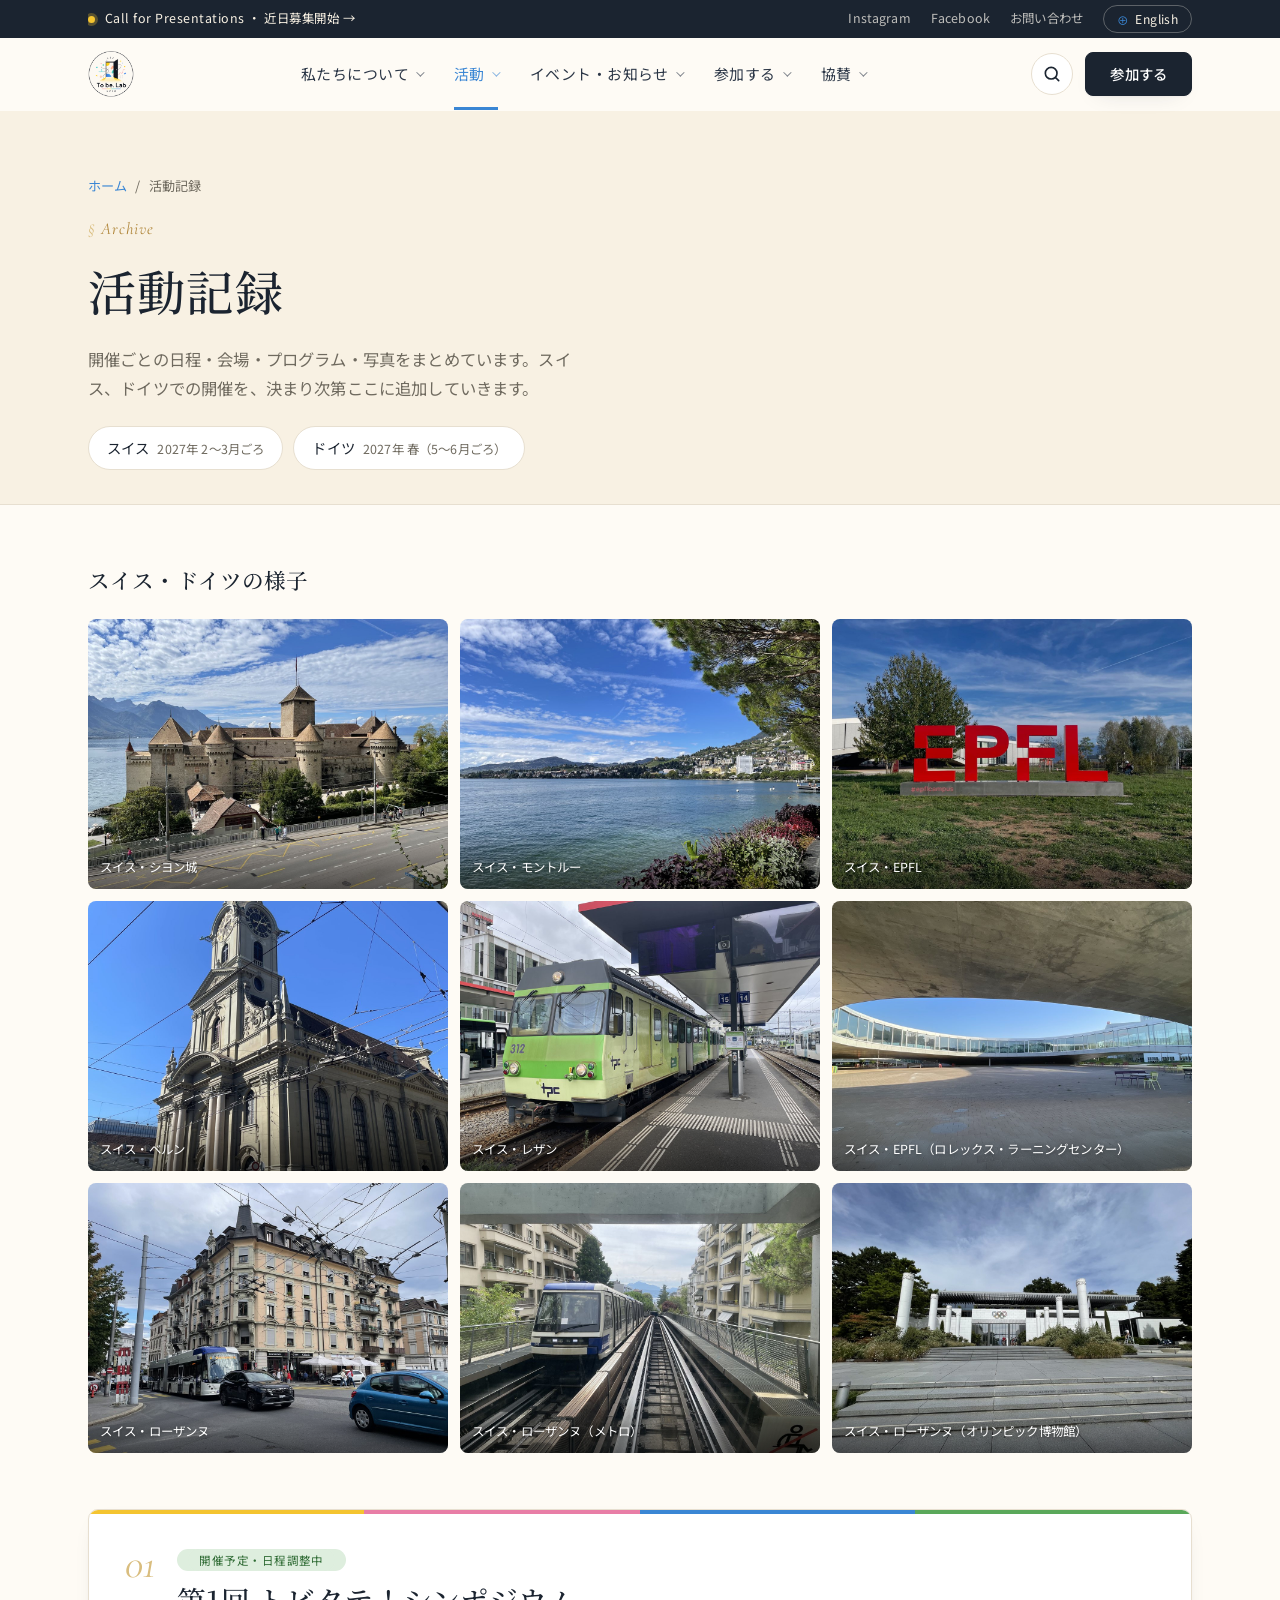
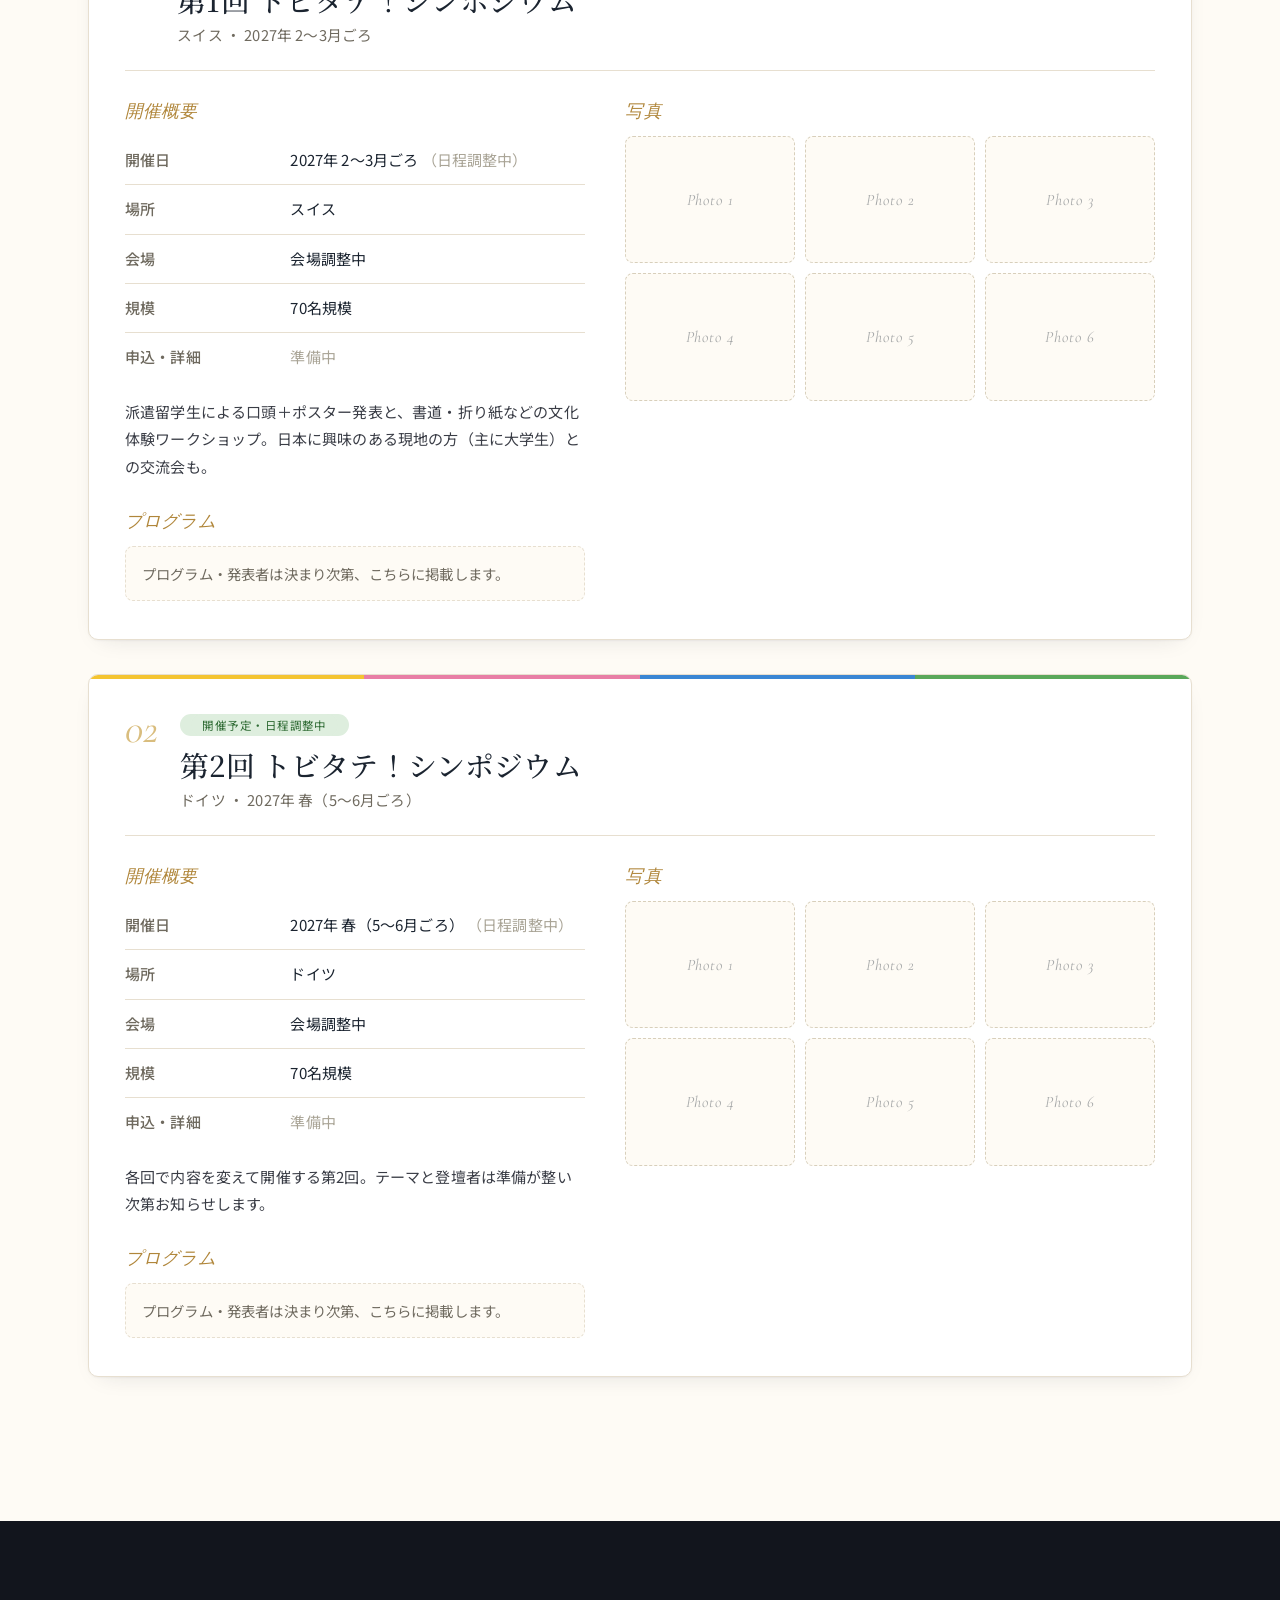
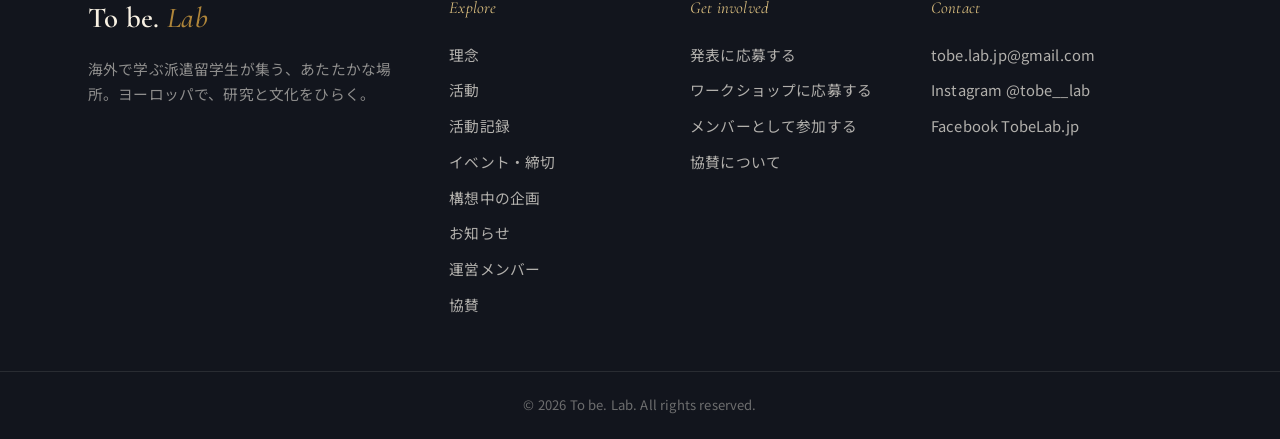
==== activities.html @ f2d1056a "initial" ====
<!DOCTYPE html>
<html lang="ja">
<head>
<meta charset="UTF-8">
<meta name="viewport" content="width=device-width, initial-scale=1.0, viewport-fit=cover">
<title>活動記録 — To be. Lab</title>
<meta name="description" content="To be. Lab の開催ごとの日程・会場・プログラム・写真の記録。">
<link rel="icon" href="assets/images/favicon.ico" sizes="any">
<link rel="icon" type="image/png" sizes="32x32" href="assets/images/favicon-32.png">
<link rel="icon" type="image/png" sizes="16x16" href="assets/images/favicon-16.png">
<link rel="apple-touch-icon" href="assets/images/apple-touch-icon.png">
<link rel="preconnect" href="https://fonts.googleapis.com">
<link rel="preconnect" href="https://fonts.gstatic.com" crossorigin>
<link href="https://fonts.googleapis.com/css2?family=Cormorant+Garamond:ital,wght@0,400;0,500;0,600;1,400&family=Noto+Serif+JP:wght@300;400;500;600&family=Noto+Sans+JP:wght@300;400;500&display=swap" rel="stylesheet">
<link rel="stylesheet" href="styles.css">
<script src="config.js"></script>
</head>
<body data-lang="ja" data-page="activities">
<script src="layout.js" data-part="header"></script>
<main>
<section class="page-head">
  <div class="container">
    <nav class="crumbs" aria-label="breadcrumb"><a href="index.html" data-ja="ホーム" data-en="Home">ホーム</a><span>/</span><span data-ja="活動記録" data-en="Archive">活動記録</span></nav>
    <p class="section-label">Archive</p>
    <h1 class="page-title" data-ja="活動記録" data-en="Activities Archive">活動記録</h1>
    <p class="section-intro" data-ja="開催ごとの日程・会場・プログラム・写真をまとめています。スイス、ドイツでの開催を、決まり次第ここに追加していきます。" data-en="Dates, venues, programs, and photos for each event. Switzerland and Germany will be filled in as plans are confirmed.">開催ごとの日程・会場・プログラム・写真をまとめています。スイス、ドイツでの開催を、決まり次第ここに追加していきます。</p>
    <nav class="archive-nav" id="archiveNav" aria-label="開催地"></nav>
  </div>
</section>
<section class="section archive-section" id="photos">
  <div class="container">
    <h2 class="sub-h" data-ja="スイス・ドイツの様子" data-en="Scenes from Switzerland and Germany">スイス・ドイツの様子</h2>
    <div class="gallery" id="galleryAll"></div>
  </div>
</section>
<section class="section archive-section">
  <div class="container">
    <div id="archive"></div>
  </div>
</section>
</main>
<script src="events.js"></script>
<script src="members.js"></script>
<script src="news.js"></script>
<script src="ideas.js"></script>
<script src="layout.js" data-part="footer"></script>
<script src="site.js"></script>
</body>
</html>
---- styles.css ----
/* ============================================================
   To be. Lab  —  styles
   Palette: ink navy + warm cream + muted brass
   ============================================================ */
:root{
  --ink:#1b2430;
  --ink-soft:#2b3646;
  --cream:#f8f1e3;
  --cream-2:#f1e7d5;
  --paper:#fefbf5;         /* ロゴの背景色に合わせた基調色 */
  --brass:#b0863a;          /* 落ち着いた金（ロゴの黄をテキスト向けに） */
  --brass-soft:#d9bd7e;
  /* コンセプト4色（黄→ピンク→青→緑） */
  --c-yellow:#f4c430;
  --c-pink:#e87ea6;
  --c-blue:#3a86d4;
  --c-green:#5aa85a;
  --c-teal:#34b39a;
  --c-coral:#ef9b8d;
  --line:#e7dfd0;
  --text:#20242e;
  --muted:#6f6a5f;
  --serif-latin:'Cormorant Garamond', serif;
  --serif-jp:'Noto Serif JP', serif;
  /* Clarity: システムフォント優先（Appleデバイスでは SF、他はNotoにフォールバック） */
  --sans-jp:-apple-system, BlinkMacSystemFont, 'SF Pro Text', 'Helvetica Neue', 'Hiragino Sans', 'Hiragino Kaku Gothic ProN', 'Noto Sans JP', sans-serif;
  /* Depth: 連続的で大きめの角丸・柔らかな影 */
  --r-card:10px;
  --r-btn:6px;
  --r-pill:999px;
  --shadow-1:0 1px 2px rgba(27,36,48,.04), 0 8px 24px -14px rgba(27,36,48,.18);
  --shadow-2:0 2px 6px rgba(27,36,48,.06), 0 20px 40px -22px rgba(27,36,48,.28);
  --max:1160px;
}
*,*::before,*::after{-webkit-tap-highlight-color:transparent}
:focus-visible{outline:2px solid var(--c-blue);outline-offset:3px;border-radius:4px}

*{box-sizing:border-box;margin:0;padding:0}
html{scroll-behavior:smooth;-webkit-text-size-adjust:100%;text-size-adjust:100%}
body{
  font-family:var(--sans-jp);
  color:var(--text);
  background:var(--paper);
  line-height:1.75;
  letter-spacing:.01em;
  -webkit-font-smoothing:antialiased;
  -moz-osx-font-smoothing:grayscale;
  text-rendering:optimizeLegibility;
}
a{color:inherit;text-decoration:none}
img{max-width:100%;display:block}

.container{max-width:var(--max);margin:0 auto;padding:0 28px}

/* ---------- Header ---------- */
.site-header{
  position:sticky;top:0;z-index:100;
  background:rgba(254,251,245,.86);
  backdrop-filter:blur(10px);
  border-bottom:1px solid transparent;
  transition:border-color .3s, box-shadow .3s;
}
.site-header.scrolled{border-color:var(--line);box-shadow:0 6px 24px -18px rgba(0,0,0,.4)}
.header-inner{
  max-width:var(--max);margin:0 auto;padding:16px 28px;
  display:flex;align-items:center;justify-content:space-between;gap:20px;
}
.brand{display:flex;align-items:center}
.brand-logo{height:46px;width:auto;display:block}
.brand-wordmark{
  font-family:var(--serif-latin);
  font-size:1.6rem;font-weight:600;letter-spacing:.01em;color:var(--ink);
}
.brand-lab{color:var(--brass);font-style:italic;font-weight:500}
.nav{display:flex;align-items:center;gap:30px}
.nav a{
  font-size:.9rem;color:var(--ink-soft);letter-spacing:.04em;
  position:relative;transition:color .2s;
}
.nav a:not(.nav-cta){padding:4px 0}
.nav a:not(.nav-cta)::after{
  content:"";position:absolute;left:0;bottom:-2px;height:1px;width:0;background:var(--c-blue);transition:width .3s;
}
.nav a:hover{color:var(--c-blue)}
.nav a:not(.nav-cta):hover::after{width:100%}
.nav-cta{
  display:inline-flex;align-items:center;line-height:1;
  border:1px solid var(--ink);border-radius:999px;padding:10px 22px;color:var(--ink);
  transition:background .25s,color .25s,border-color .25s;
}
.nav-cta:hover{background:var(--ink);color:var(--paper);border-color:var(--ink)}
.lang-toggle{
  margin-left:22px;font-family:var(--sans-jp);font-size:.82rem;letter-spacing:.03em;
  color:var(--ink);background:none;border:1px solid var(--line);border-radius:999px;
  padding:7px 16px;cursor:pointer;transition:.22s;white-space:nowrap;
}
.lang-toggle::before{content:"\2295";margin-right:6px;color:var(--c-blue);font-size:.95em;vertical-align:-1px}
.lang-toggle:hover{border-color:var(--c-blue);color:var(--c-blue)}
.nav-toggle{display:none;flex-direction:column;gap:5px;background:none;border:0;cursor:pointer;padding:6px}
.nav-toggle span{width:24px;height:2px;background:var(--ink);transition:.3s}
.nav-toggle.open span:nth-child(1){transform:translateY(7px) rotate(45deg)}
.nav-toggle.open span:nth-child(2){opacity:0}
.nav-toggle.open span:nth-child(3){transform:translateY(-7px) rotate(-45deg)}

/* ---------- Hero ---------- */
.hero{
  position:relative;min-height:92vh;display:flex;align-items:center;
  overflow:hidden;background:var(--cream);
}
.hero-bg{
  position:absolute;inset:0;
  background:
    radial-gradient(38% 44% at 82% 16%, rgba(244,196,48,.22), transparent 62%),
    radial-gradient(34% 42% at 92% 58%, rgba(232,126,166,.18), transparent 62%),
    radial-gradient(40% 46% at 8% 80%, rgba(58,134,212,.15), transparent 62%),
    radial-gradient(30% 36% at 18% 18%, rgba(90,168,90,.13), transparent 62%),
    linear-gradient(180deg,var(--cream),var(--cream-2));
}
.hero-bg::after{
  content:"";position:absolute;inset:0;opacity:.22;
  background-image:linear-gradient(var(--line) 1px,transparent 1px);
  background-size:100% 52px;-webkit-mask:linear-gradient(180deg,transparent,#000 35%,#000 65%,transparent);
          mask:linear-gradient(180deg,transparent,#000 35%,#000 65%,transparent);
}
.hero-inner{position:relative;max-width:var(--max);margin:0 auto;padding:0 28px;width:100%}
.eyelabel{
  font-family:var(--serif-latin);font-style:italic;font-size:1.05rem;
  color:var(--brass);letter-spacing:.08em;margin-bottom:10px;
}
.hero-title{
  font-family:var(--serif-latin);font-weight:600;color:var(--ink);
  font-size:clamp(4.5rem,15vw,11rem);line-height:.92;letter-spacing:-.01em;
  display:inline-flex;align-items:flex-end;
}
.hero-dot{display:none}
.hero-concept{
  font-family:var(--serif-latin);font-style:italic;font-weight:500;
  font-size:clamp(1.15rem,2.8vw,1.7rem);color:var(--ink);line-height:1.55;
  margin:22px 0 6px;max-width:26ch;
}
/* 頭文字 T O B E = To be. */
.acr{font-weight:600;font-style:italic;position:relative;padding:0 .02em}
.acr-y{color:#c8971f}
.acr-p{color:#d6567f}
.acr-b{color:#2f6fbf}
.acr-g{color:#3f8f4f}
.acr::after{content:"";position:absolute;left:0;right:0;bottom:-1px;height:2px;border-radius:2px;background:currentColor;opacity:.35}
.acr-note{
  font-family:var(--serif-latin);font-style:italic;font-size:1rem;color:var(--muted);
  margin:2px 0 0;letter-spacing:.02em;
}
.acr-note strong{color:var(--ink);font-weight:600}
.brandbar{margin-top:26px}
.hero-lead{
  font-family:var(--serif-jp);font-weight:400;
  font-size:clamp(1rem,2.2vw,1.24rem);color:var(--ink-soft);
  margin:16px 0 36px;line-height:2;
}
.hero-actions{display:flex;gap:14px;flex-wrap:wrap}
.scroll-cue{
  position:absolute;bottom:26px;left:50%;transform:translateX(-50%);
  font-family:var(--serif-latin);font-style:italic;font-size:.95rem;color:var(--muted);
  letter-spacing:.1em;
}
.scroll-cue::after{content:"";display:block;width:1px;height:34px;margin:8px auto 0;background:var(--brass);animation:cue 1.8s ease-in-out infinite}
@keyframes cue{0%,100%{transform:scaleY(.4);opacity:.4;transform-origin:top}50%{transform:scaleY(1);opacity:1;transform-origin:top}}

/* ---------- Buttons ---------- */
.btn{
  display:inline-flex;align-items:center;justify-content:center;min-height:48px;
  font-size:.95rem;font-weight:500;letter-spacing:.01em;
  padding:0 30px;border-radius:var(--r-pill);cursor:pointer;
  transition:transform .2s ease, background .2s ease, border-color .2s ease, box-shadow .2s ease;
}
.btn:active{transform:scale(.97)}
.btn-primary{background:var(--ink);color:#fff;border:1px solid var(--ink);box-shadow:var(--shadow-1)}
.btn-primary:hover{background:var(--c-blue);border-color:var(--c-blue)}
.btn-ghost{background:rgba(255,255,255,.5);color:var(--ink);border:1px solid var(--line);backdrop-filter:blur(6px)}
.btn-ghost:hover{border-color:var(--ink);background:rgba(255,255,255,.85)}

/* ---------- Brand bar (ロゴの4色ライン) ---------- */
.brandbar{
  display:flex;height:5px;width:180px;border-radius:999px;overflow:hidden;
}
.brandbar i{flex:1}
.brandbar i:nth-child(1){background:var(--c-yellow)}
.brandbar i:nth-child(2){background:var(--c-pink)}
.brandbar i:nth-child(3){background:var(--c-blue)}
.brandbar i:nth-child(4){background:var(--c-green)}

/* ---------- Sections ---------- */
.section{padding:110px 0}
.section-alt{background:var(--cream)}
.section-label{
  font-family:var(--serif-latin);font-style:italic;color:var(--brass);
  font-size:1.05rem;letter-spacing:.06em;margin-bottom:6px;
}
.section-title{
  font-family:var(--serif-jp);font-weight:500;color:var(--ink);
  font-size:clamp(1.8rem,4vw,2.7rem);letter-spacing:.02em;margin-bottom:14px;
}
.section-title::after{content:"";display:block;width:96px;height:4px;border-radius:999px;margin-top:20px;
  background:linear-gradient(90deg,var(--c-yellow) 0 25%,var(--c-pink) 25% 50%,var(--c-blue) 50% 75%,var(--c-green) 75% 100%)}
.section-intro{color:var(--muted);font-size:1.02rem;margin-bottom:44px;max-width:56ch}
.section-intro.light{color:rgba(246,242,233,.7)}

/* ---------- About ---------- */
.about-grid{display:grid;grid-template-columns:1fr 1.4fr;gap:48px;margin:8px 0 66px}
.lede{font-family:var(--serif-jp);font-size:clamp(1.3rem,3vw,1.9rem);line-height:1.7;color:var(--ink)}
.lede em{font-style:normal;color:var(--c-blue);border-bottom:2px solid var(--c-yellow)}
.lede-en{font-family:var(--serif-latin);font-style:italic;font-size:1.05rem;color:var(--muted);margin-top:14px;line-height:1.5}
.about-body p{margin-bottom:18px;color:#3a3d46}
.values{display:grid;grid-template-columns:repeat(4,1fr);gap:22px;border-top:1px solid var(--line);padding-top:48px}
.value{position:relative;padding:26px 22px 24px;background:#fff;border:1px solid var(--line);border-radius:var(--r-card);box-shadow:var(--shadow-1);transition:transform .3s ease,box-shadow .3s ease}
.value:hover{transform:translateY(-5px);box-shadow:var(--shadow-2)}
.value::before{content:"";position:absolute;top:0;left:22px;right:22px;height:4px;border-radius:0 0 4px 4px;background:var(--vc,var(--c-blue))}
.value:nth-child(1){--vc:var(--c-yellow)}
.value:nth-child(2){--vc:var(--c-pink)}
.value:nth-child(3){--vc:var(--c-blue)}
.value:nth-child(4){--vc:var(--c-green)}
.value-ico{width:46px;height:46px;border-radius:13px;display:grid;place-items:center;font-size:1.3rem;margin-bottom:16px;
  background:color-mix(in srgb,var(--vc) 18%,#fff);color:var(--ink)}
.value-en{font-family:var(--serif-latin);font-style:italic;font-size:1.02rem;color:var(--muted);display:block;margin-bottom:2px}
body[data-lang="en"] .value-en{display:none}
.value h3{font-family:var(--serif-jp);font-weight:500;font-size:1.18rem;color:var(--ink);margin-bottom:8px}
.value p{color:var(--muted);font-size:.92rem;line-height:1.75}

/* ---------- Research ---------- */
.research-grid{display:grid;grid-template-columns:repeat(4,1fr);gap:24px}
.research-card{background:#fff;border:1px solid var(--line);border-radius:var(--r-card);overflow:hidden;
  box-shadow:var(--shadow-1);transition:transform .35s ease, box-shadow .35s ease}
.research-card:hover{transform:translateY(-6px);box-shadow:var(--shadow-2)}
.research-thumb{aspect-ratio:4/3;position:relative;
  background:color-mix(in srgb,var(--c-yellow) 22%,#fff)}
.research-thumb::after{
  content:"";position:absolute;inset:0;
  background:radial-gradient(120% 90% at 78% 22%,color-mix(in srgb,var(--c-yellow) 26%,#fff),transparent 60%);
}
.research-thumb[style*="--i:2"]{background:color-mix(in srgb,var(--c-pink) 20%,#fff)}
.research-thumb[style*="--i:2"]::after{background:radial-gradient(120% 90% at 78% 22%,color-mix(in srgb,var(--c-pink) 26%,#fff),transparent 60%)}
.research-thumb[style*="--i:3"]{background:color-mix(in srgb,var(--c-blue) 18%,#fff)}
.research-thumb[style*="--i:3"]::after{background:radial-gradient(120% 90% at 78% 22%,color-mix(in srgb,var(--c-blue) 24%,#fff),transparent 60%)}
.research-thumb[style*="--i:4"]{background:color-mix(in srgb,var(--c-green) 20%,#fff)}
.research-thumb[style*="--i:4"]::after{background:radial-gradient(120% 90% at 78% 22%,color-mix(in srgb,var(--c-green) 26%,#fff),transparent 60%)}
.research-meta{display:flex;justify-content:space-between;align-items:center;padding:16px 18px 0}
.tag{font-family:var(--serif-latin);font-style:italic;color:var(--brass);font-size:.95rem}
.date{font-size:.78rem;color:var(--muted);letter-spacing:.03em}
.research-card h3{font-family:var(--serif-jp);font-weight:500;font-size:1.2rem;color:var(--ink);padding:10px 22px 6px}
.research-card p{font-size:.95rem;color:#3a3d46;padding:0 22px 16px;line-height:1.8}
/* 2枚並びレイアウト（口頭＋ポスター発表／ワークショップ） */
.research-grid-2{grid-template-columns:repeat(2,1fr);gap:26px;max-width:940px}
.research-grid-2 .research-thumb{aspect-ratio:auto;height:110px}
.research-grid-2 .research-meta{padding:18px 22px 0}
.research-eg{list-style:none;display:flex;flex-wrap:wrap;gap:8px;padding:0 22px 22px}
.research-eg li{font-size:.78rem;color:var(--muted);background:var(--cream);border:1px solid var(--line);border-radius:var(--r-pill);padding:5px 13px}
.section-alt .research-eg li{background:var(--paper)}

/* ---------- Members ---------- */
.members-grid{display:grid;grid-template-columns:repeat(4,1fr);gap:30px}
.member-photo{
  aspect-ratio:3/4;border-radius:16px;background:var(--cream-2);
  position:relative;overflow:hidden;border:1px solid var(--line);
  box-shadow:var(--shadow-1);transition:transform .3s ease, box-shadow .3s ease;
}
.member:hover .member-photo{transform:translateY(-4px);box-shadow:var(--shadow-2)}
.member-photo::before{
  content:attr(data-initials);position:absolute;inset:0;display:flex;align-items:center;justify-content:center;
  font-family:var(--serif-latin);font-size:3.4rem;color:var(--brass-soft);
}
.member figcaption{padding-top:16px}
.member-name{font-family:var(--serif-jp);font-weight:500;font-size:1.1rem;color:var(--ink)}
.member-role{font-size:.88rem;color:var(--muted);margin-top:2px}
.members-note{margin-top:34px;font-size:.85rem;color:var(--muted)}
code{background:var(--cream-2);padding:2px 7px;border-radius:4px;font-size:.85em}

/* ---------- Featured event（主催イベント） ---------- */
.feature{
  position:relative;overflow:hidden;background:#fff;border:1px solid var(--line);
  border-radius:22px;box-shadow:var(--shadow-2);padding:40px 42px;margin-bottom:52px;
}
.feature::before{
  content:"";position:absolute;top:0;left:0;right:0;height:5px;
  background:linear-gradient(90deg,var(--c-yellow) 0 25%,var(--c-pink) 25% 50%,var(--c-blue) 50% 75%,var(--c-green) 75% 100%);
}
.feature-eyebrow{
  display:inline-block;font-size:.76rem;letter-spacing:.06em;font-weight:500;
  color:#2f6b34;background:color-mix(in srgb,var(--c-green) 18%,#fff);
  padding:5px 14px;border-radius:var(--r-pill);margin-bottom:16px;
}
.feature-title{font-family:var(--serif-jp);font-weight:600;font-size:clamp(1.5rem,3.4vw,2.1rem);color:var(--ink);line-height:1.4}
.feature-note{font-size:.72em;font-weight:400;color:var(--muted)}
.feature-lead{color:#3a3d46;font-size:1rem;line-height:1.9;margin:14px 0 24px;max-width:64ch}
.feature-stats{display:flex;flex-wrap:wrap;gap:14px;margin-bottom:22px}
.fstat{
  flex:1;min-width:110px;background:var(--cream);border-radius:16px;padding:16px 18px;text-align:center;
}
.fstat-num{display:block;font-family:var(--serif-jp);font-weight:600;font-size:2rem;color:var(--c-blue);line-height:1}
.fstat-unit{font-size:.55em;margin-left:1px}
.fstat-label{display:block;font-size:.78rem;color:var(--muted);margin-top:6px}
.feature-rounds{display:flex;flex-wrap:wrap;gap:12px}
.fround{display:inline-flex;align-items:center;gap:10px;font-size:.92rem;color:var(--ink);
  background:var(--paper);border:1px solid var(--line);border-radius:var(--r-pill);padding:8px 18px 8px 8px}
.fround-tag{width:26px;height:26px;border-radius:50%;display:grid;place-items:center;
  background:var(--ink);color:#fff;font-size:.82rem;font-weight:600;font-family:var(--serif-latin);font-style:italic}

/* ---------- Call for Presentations / Workshops ---------- */
.cfp{margin-bottom:52px}
.cfp-head{display:flex;align-items:center;gap:11px;margin-bottom:18px}
.cfp-pulse{width:10px;height:10px;border-radius:50%;background:var(--c-green);position:relative;flex:0 0 auto}
.cfp-pulse::after{content:"";position:absolute;inset:-6px;border-radius:50%;border:2px solid var(--c-green);opacity:.5;animation:pulse 1.8s ease-out infinite}
@keyframes pulse{0%{transform:scale(.55);opacity:.7}100%{transform:scale(1.5);opacity:0}}
.cfp-status{font-weight:500;color:#2f6b34;letter-spacing:.03em}
.cfp-grid{display:grid;grid-template-columns:repeat(2,1fr);gap:22px}
.cfp-card{border:1px solid var(--line);border-radius:20px;box-shadow:var(--shadow-1);padding:28px 28px 26px;
  transition:transform .3s ease,box-shadow .3s ease}
.cfp-card:nth-child(1){background:linear-gradient(180deg,color-mix(in srgb,var(--c-yellow) 12%,#fff),#fff)}
.cfp-card:nth-child(2){background:linear-gradient(180deg,color-mix(in srgb,var(--c-pink) 10%,#fff),#fff)}
.cfp-card:hover{transform:translateY(-5px);box-shadow:var(--shadow-2)}
.cfp-ico{width:52px;height:52px;border-radius:16px;display:grid;place-items:center;font-size:1.5rem;background:#fff;box-shadow:var(--shadow-1);margin-bottom:16px}
.cfp-en{font-family:var(--serif-latin);font-style:italic;color:var(--c-blue);font-size:1.02rem;display:block}
.cfp-card h3{font-family:var(--serif-jp);font-weight:500;font-size:1.25rem;color:var(--ink);margin:2px 0 10px}
.cfp-card p{color:#3a3d46;font-size:.95rem;line-height:1.85;margin-bottom:20px}
.btn-sm{min-height:44px;padding:0 24px;font-size:.9rem}

/* ---------- Events ---------- */
.events-block{margin-bottom:44px}
.events-block:last-child{margin-bottom:0}
.events-head{
  font-family:var(--serif-latin);font-style:italic;font-size:1.2rem;color:var(--ink);
  margin-bottom:18px;padding-bottom:10px;border-bottom:1px solid var(--line);
}
.events-list{display:flex;flex-direction:column;gap:2px}
.ev-card{
  display:flex;gap:24px;align-items:flex-start;padding:22px 12px;
  border-bottom:1px solid var(--line);transition:background .2s;
}
.ev-card:hover{background:color-mix(in srgb,var(--c-blue) 5%,transparent)}
.ev-date{
  flex:0 0 76px;text-align:center;line-height:1.1;padding-top:2px;
}
.ev-mon{display:block;font-family:var(--serif-latin);font-style:italic;color:var(--c-blue);font-size:1.05rem}
.ev-day{display:block;font-family:var(--serif-jp);font-weight:600;font-size:1.9rem;color:var(--ink)}
.ev-year{display:block;font-size:.72rem;color:var(--muted);letter-spacing:.06em}
.ev-date-tbd{display:flex;flex-direction:column;align-items:center;justify-content:center;gap:3px;
  background:var(--cream);border-radius:14px;padding:12px 6px}
.ev-tbd{font-size:.64rem;color:var(--muted);letter-spacing:.06em}
.ev-tbd-main{font-family:var(--serif-jp);font-weight:600;font-size:1.02rem;color:var(--muted)}
.ev-body{flex:1;min-width:0}
.ev-meta{display:flex;align-items:center;gap:12px;flex-wrap:wrap;margin-bottom:6px}
.ev-badge span{
  font-size:.72rem;letter-spacing:.04em;padding:3px 11px;border-radius:999px;
  background:color-mix(in srgb,var(--c-green) 20%,#fff);color:#2f6b34;
}
.ev-place{font-size:.84rem;color:var(--muted)}
.ev-title{font-family:var(--serif-jp);font-weight:500;font-size:1.2rem;color:var(--ink);margin-bottom:6px;line-height:1.5}
.ev-desc{color:#3a3d46;font-size:.94rem;line-height:1.8}
.ev-link{display:inline-block;margin-top:8px;font-size:.88rem;color:var(--c-blue);border-bottom:1px solid transparent;transition:border-color .2s}
.ev-link:hover{border-color:var(--c-blue)}
.ev-empty{color:var(--muted);padding:8px 12px}
/* 過去のイベント */
.ev-card.is-past .ev-mon{color:var(--muted)}
.ev-card.is-past .ev-badge span{background:var(--cream-2);color:var(--muted)}
.section-alt .ev-card:hover{background:color-mix(in srgb,var(--c-blue) 6%,transparent)}

/* ---------- Sponsors ---------- */
.section-dark{background:var(--ink);color:var(--cream)}
.section-dark .section-title{color:var(--cream)}
.section-dark .section-title::after{background:var(--brass-soft)}
.section-dark .section-label{color:var(--brass-soft)}
.sponsor-tier{margin-bottom:44px}
.tier-label{
  font-family:var(--serif-latin);font-style:italic;font-size:1.15rem;color:var(--brass-soft);
  margin-bottom:18px;padding-bottom:10px;border-bottom:1px solid rgba(246,242,233,.14);
}
.sponsor-grid{display:grid;grid-template-columns:repeat(4,1fr);gap:20px}
.sponsor-grid-lg{grid-template-columns:repeat(3,1fr)}
.sponsor-logo{
  aspect-ratio:16/9;display:flex;align-items:center;justify-content:center;
  background:rgba(246,242,233,.05);border:1px solid rgba(246,242,233,.14);border-radius:14px;
  transition:background .3s ease, border-color .3s ease, transform .3s ease;
}
.sponsor-logo:hover{transform:translateY(-3px)}
.sponsor-logo span{font-family:var(--serif-latin);font-style:italic;color:rgba(246,242,233,.4);font-size:1.1rem}
.sponsor-logo:hover{background:rgba(246,242,233,.09);border-color:var(--brass-soft)}
.sponsor-cta{
  text-align:center;margin-top:56px;padding-top:44px;border-top:1px solid rgba(246,242,233,.14);
}
.sponsor-cta p{color:rgba(246,242,233,.75);margin-bottom:22px}

/* ---------- Footer ---------- */
.site-footer{background:#12151d;color:var(--cream)}
.footer-inner{display:grid;grid-template-columns:2fr 1fr 1fr;gap:40px;padding-top:72px;padding-bottom:48px}
.footer-brand .brand-wordmark{color:var(--cream);font-size:1.8rem}
.footer-tagline{color:rgba(246,242,233,.55);margin-top:12px;font-size:.92rem}
.footer-h{font-family:var(--serif-latin);font-style:italic;color:var(--brass-soft);margin-bottom:14px;font-size:1.05rem}
.footer-links a{display:block;color:rgba(246,242,233,.7);padding:5px 0;font-size:.92rem;transition:color .2s}
.footer-links a:hover{color:var(--brass-soft)}
.footer-base{border-top:1px solid rgba(246,242,233,.1);padding:22px 0;text-align:center}
.footer-base p{color:rgba(246,242,233,.4);font-size:.82rem}

/* ---------- Reveal animation ---------- */
.reveal{opacity:0;transform:translateY(22px);transition:opacity .8s ease,transform .8s ease}
.reveal.in{opacity:1;transform:none}
.research-card.reveal{transition-delay:.05s}

/* Accessibility: 動きを減らす設定を尊重 */
@media (prefers-reduced-motion: reduce){
  *{animation-duration:.001ms !important;animation-iteration-count:1 !important;transition-duration:.001ms !important;scroll-behavior:auto !important}
  .reveal{opacity:1;transform:none}
  .scroll-cue::after{animation:none}
}

/* ---------- Responsive ---------- */
@media(max-width:900px){
  .about-grid{grid-template-columns:1fr;gap:26px}
  .values{grid-template-columns:repeat(2,1fr)}
  .research-grid{grid-template-columns:repeat(2,1fr)}
  .members-grid{grid-template-columns:repeat(2,1fr)}
  .sponsor-grid,.sponsor-grid-lg{grid-template-columns:repeat(2,1fr)}
  .footer-inner{grid-template-columns:1fr 1fr}
  .footer-brand{grid-column:1/-1}
}
@media(max-width:640px){
  .nav{
    position:absolute;top:100%;right:0;left:0;flex-direction:column;align-items:stretch;gap:0;
    background:var(--paper);border-bottom:1px solid var(--line);
    max-height:0;overflow:hidden;transition:max-height .35s ease;
  }
  .nav.open{max-height:340px}
  .nav a{padding:15px 28px;border-top:1px solid var(--line)}
  .nav-cta{border:0;border-radius:0}
  .nav-toggle{display:flex}
  .lang-toggle{margin-left:auto}
  .header-inner{position:relative}
  .values{grid-template-columns:1fr;gap:24px}
  .ev-card{gap:16px;padding:20px 6px}
  .ev-date{flex-basis:58px}
  .ev-day{font-size:1.5rem}
  .section{padding:76px 0}
}

/* ---------- iPhone / 小型スマホ ---------- */
@media(max-width:480px){
  .header-inner{padding:12px 18px;gap:10px}
  .brand-logo{height:40px}
  .lang-toggle{margin-left:auto;padding:6px 12px;font-size:.78rem}
  .hero{min-height:auto;padding:88px 0 72px}
  .hero-title{font-size:clamp(3.2rem,26vw,5rem)}
  .hero-concept{font-size:1.12rem;max-width:100%}
  .hero-lead{font-size:1rem}
  .hero-actions{gap:10px}
  .hero-actions .btn{flex:1;min-width:0;padding:0 16px}
  .brandbar{width:150px}
  .research-grid{grid-template-columns:1fr;gap:16px}
  .research-thumb{aspect-ratio:16/9}
  .members-grid{grid-template-columns:repeat(2,1fr);gap:18px}
  .sponsor-grid,.sponsor-grid-lg{grid-template-columns:repeat(2,1fr);gap:12px}
  .footer-inner{grid-template-columns:1fr;gap:26px}
  .scroll-cue{display:none}
  .section-title{font-size:1.6rem}
  .research-grid-2{grid-template-columns:1fr}
  .cfp-grid{grid-template-columns:1fr}
  .feature{padding:30px 22px;border-radius:18px}
  .fstat{min-width:calc(50% - 7px)}
  .fstat-num{font-size:1.7rem}
}
/* ノッチ端末の左右セーフエリア（横向き時など） */
@supports(padding:max(0px)){
  .header-inner,.container,.hero-inner{
    padding-left:max(28px, env(safe-area-inset-left));
    padding-right:max(28px, env(safe-area-inset-right));
  }
}

/* ============================================================
   ▼▼ 学会風バージョンで追加・調整した部分 ▼▼
   ============================================================ */

/* ---------- パスコードゲート ---------- */
.gate{position:fixed;inset:0;z-index:9999;display:flex;align-items:center;justify-content:center;padding:24px;
  background:radial-gradient(40% 50% at 80% 12%,rgba(244,196,48,.20),transparent 60%),
             radial-gradient(38% 46% at 12% 84%,rgba(58,134,212,.16),transparent 60%),
             linear-gradient(180deg,#f8f1e3,#f1e7d5);
  font-family:var(--sans-jp)}
.gate-card{background:rgba(255,255,255,.72);backdrop-filter:blur(14px);border:1px solid #e7dfd0;
  border-radius:14px;box-shadow:0 30px 60px -30px rgba(27,36,48,.35);padding:38px 34px;max-width:360px;width:100%;text-align:center}
.gate-badge{width:58px;height:58px;margin:0 auto 16px;border-radius:14px;display:grid;place-items:center;font-size:1.7rem;background:#fff;box-shadow:0 8px 20px -12px rgba(27,36,48,.4)}
.gate-brand{font-family:var(--serif-latin);font-weight:600;font-size:1.7rem;color:#1b2430}
.gate-brand span{color:#3a86d4;font-style:italic}
.gate-msg{color:#6f6a5f;font-size:.92rem;line-height:1.7;margin:8px 0 22px}
.gate-form{display:flex;gap:8px}
.gate-form input{flex:1;min-width:0;height:46px;border:1px solid #e0d8c8;border-radius:999px;padding:0 18px;font-size:1rem;background:#fff;color:#20242e;outline:none}
.gate-form input:focus{border-color:#3a86d4;box-shadow:0 0 0 3px rgba(58,134,212,.15)}
.gate-form button{height:46px;padding:0 22px;border:0;border-radius:999px;background:#1b2430;color:#fff;font-size:.95rem;cursor:pointer}
.gate-form button:hover{background:#3a86d4}
.gate-err{color:#c0392b;font-size:.85rem;margin-top:14px}

/* ---------- 上部リボン（Call for Presentations） ---------- */
.ribbon{display:flex;align-items:center;justify-content:center;gap:10px;background:var(--ink);color:var(--cream);
  font-size:.8rem;letter-spacing:.05em;padding:9px 16px;text-align:center;transition:background .2s}
.ribbon:hover{background:var(--ink-soft)}
.ribbon-dot{width:7px;height:7px;border-radius:50%;background:var(--c-yellow);flex:0 0 auto;box-shadow:0 0 0 3px rgba(244,196,48,.28)}
.nav a.is-current{color:var(--c-blue)}
.nav{gap:24px}

/* ---------- ヒーロー：コンセプト4行（配色は前バージョンのまま） ---------- */
.hero-concept{max-width:none;margin:24px 0 8px;font-size:clamp(1.25rem,3.2vw,1.95rem);line-height:1.5}
.hero-concept .cl{display:block}
.hero-concept .acr{font-size:1.12em}
/* 2行にしたいとき: <p class="hero-concept is-two"> */
.hero-concept.is-two{font-size:clamp(1.15rem,2.8vw,1.7rem)}
.hero-concept.is-two .cl{display:inline}
.hero-concept.is-two .cl:nth-child(2)::after{content:"\A";white-space:pre}
.hero-concept.is-two .acr{font-size:1em}

/* ---------- At a glance ---------- */
.glance{background:#fff;border-bottom:1px solid var(--line)}
.glance-inner{max-width:var(--max);margin:0 auto;padding:0 28px;display:grid;grid-template-columns:.7fr 1.3fr 1.6fr 1.5fr}
.g-cell{padding:22px 22px 22px 0;border-right:1px solid var(--line);margin-right:22px}
.g-cell:last-child{border-right:0;margin-right:0}
.g-k{display:block;font-family:var(--serif-latin);font-style:italic;color:var(--brass);font-size:.95rem;letter-spacing:.05em}
.g-v{display:block;font-family:var(--serif-jp);font-size:.95rem;color:var(--ink);line-height:1.6;margin-top:2px}

/* ---------- 学会らしい引き締め ---------- */
.section-label::before{content:"§ ";color:var(--brass-soft)}
.section-title{font-weight:500}
.value{border-radius:8px}
.value-ico{border-radius:8px;font-family:var(--serif-latin);font-style:italic;font-weight:600;font-size:1.7rem;line-height:1;background:transparent;border:1px solid var(--line);color:var(--vc)}
.value:nth-child(1) .value-ico{color:#c8971f}
.value:nth-child(2) .value-ico{color:#d6567f}
.value:nth-child(3) .value-ico{color:#2f6fbf}
.value:nth-child(4) .value-ico{color:#3f8f4f}
.research-card,.cfp-card,.feature{border-radius:10px}
.btn{border-radius:8px}

/* ---------- 写真スロット ---------- */
.photo-slot{position:relative;overflow:hidden}
.photo-slot img{position:absolute;inset:0;width:100%;height:100%;object-fit:cover}
.ph-label{position:absolute;left:50%;top:50%;transform:translate(-50%,-50%);font-family:var(--serif-latin);font-style:italic;font-size:1rem;color:rgba(27,36,48,.38);letter-spacing:.06em;z-index:1}
.photo-slot.has-photo .ph-label{display:none}
.research-grid-2 .research-thumb{aspect-ratio:16/9;height:auto}
.archive-cta{margin-top:38px;display:flex;align-items:center;justify-content:space-between;gap:20px;flex-wrap:wrap;
  border-top:1px solid var(--line);padding-top:26px;max-width:940px}
.archive-cta p{color:var(--muted);font-size:.95rem}

/* ---------- Important Dates / 情報テーブル ---------- */
.dates{background:#fff;border:1px solid var(--line);border-radius:10px;padding:22px 26px;margin-bottom:22px}
.dates-h{font-family:var(--serif-latin);font-style:italic;font-size:1.15rem;color:var(--ink);margin-bottom:6px}
.info{width:100%;border-collapse:collapse}
.info th,.info td{text-align:left;padding:11px 0;border-bottom:1px solid var(--line);font-size:.94rem;vertical-align:top}
.info tr:last-child th,.info tr:last-child td{border-bottom:0}
.info th{width:11em;font-weight:500;color:var(--muted);padding-right:16px;white-space:nowrap}
.info td{color:var(--ink)}
.na{color:#a9a496}
.txt-link{color:var(--c-blue);border-bottom:1px solid transparent}
.txt-link:hover{border-color:var(--c-blue)}
.cfp-ico{border-radius:8px;font-family:var(--serif-latin);font-style:italic;font-weight:600;font-size:1.5rem;color:var(--ink);border:1px solid var(--line)}
.btn.is-disabled{background:var(--cream-2);color:var(--muted);border-color:var(--line);box-shadow:none;cursor:not-allowed}
.btn.is-disabled:hover{background:var(--cream-2);border-color:var(--line)}
.fround{transition:border-color .2s}
a.fround:hover{border-color:var(--c-blue)}
.ev-links{display:flex;gap:18px;flex-wrap:wrap}

/* ---------- 運営メンバー（表） ---------- */
.committee-wrap{background:#fff;border:1px solid var(--line);border-radius:10px;overflow-x:auto}
.committee{width:100%;border-collapse:collapse;min-width:760px}
.committee th{font-family:var(--serif-latin);font-style:italic;font-weight:500;text-align:left;font-size:.98rem;color:var(--brass);
  padding:14px 18px;border-bottom:2px solid var(--ink);white-space:nowrap}
.committee td{padding:16px 18px;border-bottom:1px solid var(--line);font-size:.92rem;color:#3a3d46;vertical-align:middle;line-height:1.6}
.committee tr:last-child td{border-bottom:0}
.committee tbody tr:hover{background:color-mix(in srgb,var(--c-blue) 4%,transparent)}
.c-name{white-space:nowrap}
.c-name-t{font-family:var(--serif-jp);font-weight:500;font-size:1.02rem;color:var(--ink);vertical-align:middle}
.avatar{display:inline-grid;place-items:center;width:38px;height:38px;border-radius:50%;object-fit:cover;margin-right:12px;vertical-align:middle;flex:0 0 auto}
.avatar-i{background:var(--cream-2);color:var(--brass);font-family:var(--serif-jp);font-size:.95rem;border:1px solid var(--line)}

/* ---------- 活動記録ページ ---------- */
.page-head{background:var(--cream);padding:64px 0 34px;border-bottom:1px solid var(--line)}
.page-title{font-family:var(--serif-jp);font-weight:500;color:var(--ink);font-size:clamp(2rem,5vw,3rem);letter-spacing:.02em;margin-bottom:12px}
.page-head .section-intro{margin-bottom:24px}
.archive-nav{display:flex;flex-wrap:wrap;gap:10px}
.archive-nav a{display:inline-flex;align-items:baseline;gap:8px;background:#fff;border:1px solid var(--line);border-radius:999px;padding:8px 18px;font-size:.9rem;color:var(--ink);transition:border-color .2s}
.archive-nav a small{color:var(--muted);font-size:.78rem}
.archive-nav a:hover{border-color:var(--c-blue)}
.archive-section{padding-top:56px}
.frame{background:#fff;border:1px solid var(--line);border-radius:10px;box-shadow:var(--shadow-1);padding:34px 36px 38px;margin-bottom:34px;scroll-margin-top:90px;position:relative;overflow:hidden}
.frame::before{content:"";position:absolute;top:0;left:0;right:0;height:4px;background:linear-gradient(90deg,var(--c-yellow) 0 25%,var(--c-pink) 25% 50%,var(--c-blue) 50% 75%,var(--c-green) 75% 100%)}
.frame-head{display:flex;gap:22px;align-items:flex-start;margin-bottom:26px;padding-bottom:22px;border-bottom:1px solid var(--line)}
.frame-no{font-family:var(--serif-latin);font-style:italic;font-size:2.6rem;line-height:1;color:var(--brass-soft)}
.frame-status span{font-size:.72rem;letter-spacing:.04em;padding:3px 11px;border-radius:999px;background:color-mix(in srgb,var(--c-green) 20%,#fff);color:#2f6b34}
.frame-title{font-family:var(--serif-jp);font-weight:500;font-size:clamp(1.3rem,3vw,1.8rem);color:var(--ink);margin:8px 0 2px;line-height:1.4}
.frame-sub{color:var(--muted);font-size:.92rem}
.frame-grid{display:grid;grid-template-columns:1fr 1.15fr;gap:40px}
.frame-h{font-family:var(--serif-latin);font-style:italic;font-size:1.1rem;color:var(--brass);margin:0 0 8px}
.frame-info .frame-h:not(:first-child){margin-top:26px}
.frame-desc{margin-top:16px;color:#3a3d46;font-size:.94rem;line-height:1.85}
.ph-note{color:var(--muted);font-size:.9rem;border:1px dashed var(--line);border-radius:8px;padding:14px 16px;background:var(--paper)}
.ph-grid{display:grid;grid-template-columns:repeat(3,1fr);gap:10px}
.ph{margin:0;position:relative;aspect-ratio:4/3;border-radius:8px;overflow:hidden}
.ph img{width:100%;height:100%;object-fit:cover}
.ph figcaption{position:absolute;left:0;right:0;bottom:0;padding:16px 10px 8px;font-size:.74rem;color:#fff;background:linear-gradient(transparent,rgba(0,0,0,.6))}
.ph-empty{border:1.5px dashed #d8cfbb;background:var(--paper)}
.prog{width:100%;border-collapse:collapse}
.prog td{padding:9px 0;border-bottom:1px solid var(--line);font-size:.92rem;vertical-align:top}
.prog-time{width:5.5em;color:var(--c-blue);font-variant-numeric:tabular-nums}
.prog-sp{display:block;color:var(--muted);font-size:.84rem}

/* ---------- レスポンシブ（追加分） ---------- */
@media(max-width:900px){
  .glance-inner{grid-template-columns:1fr 1fr;padding:6px 28px}
  .g-cell{border-right:0;margin-right:0;padding:14px 12px 14px 0}
  .frame-grid{grid-template-columns:1fr;gap:28px}
}
@media(max-width:640px){
  .ribbon{font-size:.72rem;padding:8px 12px}
  .dates{padding:18px 18px}
  .info th{width:8.5em;white-space:normal}
  .frame{padding:26px 20px 30px}
  .frame-head{gap:14px}
  .ph-grid{grid-template-columns:repeat(2,1fr)}
  /* 運営メンバー表 → カード表示 */
  .committee{min-width:0;display:block}
  .committee thead{display:none}
  .committee tbody,.committee tr{display:block}
  .committee tr{padding:14px 16px;border-bottom:1px solid var(--line)}
  .committee tr:last-child{border-bottom:0}
  .committee td{display:flex;gap:12px;padding:3px 0;border:0}
  .committee td::before{content:attr(data-label);flex:0 0 5.6em;color:var(--muted);font-size:.8rem}
  .committee td.c-name{padding-bottom:8px}
  .committee td.c-name::before{display:none}
}
@media(max-width:480px){
  .glance-inner{grid-template-columns:1fr}
  .hero-concept{font-size:1.2rem}
  .hero-concept.is-two{font-size:1.02rem}
}

/* ============================================================
   ▼▼ ポータル版で追加した部分（ヘッダー／メガメニュー／ニュース ほか） ▼▼
   ============================================================ */
[hidden]{display:none !important}
html{scroll-padding-top:96px}

/* ---------- ユーティリティバー ---------- */
.utility{background:var(--ink);color:var(--cream);font-size:.78rem}
.utility-inner{max-width:var(--max);margin:0 auto;padding:0 28px;height:38px;display:flex;align-items:center;justify-content:space-between;gap:16px}
.utility-call{display:inline-flex;align-items:center;gap:10px;letter-spacing:.04em;white-space:nowrap;overflow:hidden;text-overflow:ellipsis}
.utility-call:hover{color:var(--brass-soft)}
.utility-right{display:flex;align-items:center;gap:20px}
.utility-right a{color:rgba(246,242,233,.75);transition:color .2s}
.utility-right a:hover{color:#fff}
.utility .lang-toggle{margin:0;color:var(--cream);border-color:rgba(246,242,233,.3);padding:4px 13px;font-size:.76rem}
.utility .lang-toggle:hover{color:#fff;border-color:#fff}
.ribbon-dot{width:7px;height:7px;border-radius:50%;background:var(--c-yellow);flex:0 0 auto;box-shadow:0 0 0 3px rgba(244,196,48,.28)}

/* ---------- ヘッダー／メガメニュー ---------- */
.header-inner{padding-top:0;padding-bottom:0;min-height:72px;gap:22px}
.mnav{flex:1;display:flex;justify-content:center}
.mnav ul{list-style:none;display:flex;align-items:stretch;gap:2px}
.mnav-item{display:flex}
.mnav-link{display:flex;align-items:center;gap:7px;padding:0 15px;min-height:72px;font-size:.93rem;color:var(--ink-soft);letter-spacing:.03em;position:relative;transition:color .2s;white-space:nowrap}
.mnav-link::after{content:"";position:absolute;left:15px;right:15px;bottom:0;height:3px;background:var(--c-blue);transform:scaleX(0);transform-origin:left;transition:transform .25s}
.mnav-item.open .mnav-link,.mnav-link:hover,.mnav-item.is-current .mnav-link{color:var(--c-blue)}
.mnav-item.open .mnav-link::after,.mnav-item.is-current .mnav-link::after{transform:scaleX(1)}
.caret{width:6px;height:6px;border-right:1.5px solid currentColor;border-bottom:1.5px solid currentColor;transform:rotate(45deg) translateY(-2px);opacity:.6;transition:transform .2s}
.mnav-item.open .caret{transform:rotate(225deg) translateY(-2px)}
.mega{display:none;position:absolute;left:0;right:0;top:100%;background:#fff;border-top:1px solid var(--line);border-bottom:1px solid var(--line);box-shadow:0 30px 50px -30px rgba(27,36,48,.35);animation:megain .22s ease}
@keyframes megain{from{opacity:0;transform:translateY(-6px)}to{opacity:1;transform:none}}
.mnav-item.open .mega{display:block}
.mega-inner{max-width:var(--max);margin:0 auto;padding:30px 28px 34px;display:grid;grid-template-columns:1fr 330px;gap:48px}
.mega-cols{display:grid;grid-template-columns:repeat(2,1fr);gap:36px}
.mega-h{font-family:var(--serif-latin);font-style:italic;color:var(--brass);font-size:1.05rem;padding-bottom:8px;margin-bottom:6px;border-bottom:1px solid var(--line)}
.mega-col a{display:block;padding:9px 0;font-size:.95rem;color:var(--ink);transition:color .2s,padding-left .2s}
.mega-col a:hover{color:var(--c-blue);padding-left:6px}
.mega-feat{position:relative;display:flex;flex-direction:column;gap:6px;padding:22px 22px 20px;border-radius:10px;border:1px solid var(--line);border-top:4px solid var(--fc,var(--c-blue));background:var(--cream);transition:transform .25s,box-shadow .25s}
.mega-feat:hover{transform:translateY(-3px);box-shadow:var(--shadow-2)}
.mf-y{--fc:var(--c-yellow)}.mf-p{--fc:var(--c-pink)}.mf-b{--fc:var(--c-blue)}.mf-g{--fc:var(--c-green)}
.mf-tag{font-family:var(--serif-latin);font-style:italic;color:var(--brass);font-size:.98rem}
.mf-title{font-family:var(--serif-jp);font-weight:500;font-size:1.12rem;line-height:1.5;color:var(--ink)}
.mf-text{font-size:.86rem;color:var(--muted);line-height:1.7}
.mf-go{margin-top:6px;color:var(--c-blue);font-size:1.1rem}
.header-tools{display:flex;align-items:center;gap:12px}
.icon-btn{width:42px;height:42px;display:grid;place-items:center;border-radius:50%;border:1px solid var(--line);background:#fff;color:var(--ink);cursor:pointer;transition:border-color .2s,color .2s}
.icon-btn:hover{border-color:var(--c-blue);color:var(--c-blue)}
.header-cta{white-space:nowrap}

/* ---------- 数字帯 ---------- */
.stats{background:var(--ink);color:var(--cream)}
.stats-inner{max-width:var(--max);margin:0 auto;padding:34px 28px;display:grid;grid-template-columns:repeat(4,1fr)}
.stat{padding:4px 24px;border-left:1px solid rgba(246,242,233,.16)}
.stat:first-child{border-left:0;padding-left:0}
.stat-num{display:block;font-family:var(--serif-latin);font-weight:500;font-size:clamp(2.6rem,5vw,3.8rem);line-height:1;color:#fff;font-variant-numeric:tabular-nums}
.stat-num::after{content:"";display:block;width:34px;height:3px;margin-top:12px;border-radius:2px;background:var(--sc,var(--c-yellow))}
.stat:nth-child(2){--sc:var(--c-pink)}.stat:nth-child(3){--sc:var(--c-blue)}.stat:nth-child(4){--sc:var(--c-green)}
.stat-label{display:block;margin-top:10px;font-size:.84rem;color:rgba(246,242,233,.72);line-height:1.6}

/* ---------- 入り口タイル ---------- */
.tiles-band{background:#fff;padding:46px 0 52px;border-bottom:1px solid var(--line)}
.band-label{font-family:var(--serif-latin);font-style:italic;color:var(--brass);font-size:1.05rem;letter-spacing:.06em;margin-bottom:16px}
.tiles{display:grid;grid-template-columns:repeat(5,1fr);gap:16px}
.tile{--tc:var(--c-blue);display:block;padding:20px 20px 22px;border:1px solid var(--line);border-top:4px solid var(--tc);border-radius:10px;background:var(--paper);transition:transform .3s ease,box-shadow .3s ease}
.tile:hover{transform:translateY(-5px);box-shadow:var(--shadow-2)}
.t-y{--tc:var(--c-yellow)}.t-p{--tc:var(--c-pink)}.t-b{--tc:var(--c-blue)}.t-g{--tc:var(--c-green)}.t-k{--tc:var(--ink)}
.tile-en{font-family:var(--serif-latin);font-style:italic;color:var(--muted);font-size:.95rem;display:block}
.tile h3{font-family:var(--serif-jp);font-weight:500;font-size:1.12rem;color:var(--ink);margin:2px 0 8px}
.tile p{font-size:.86rem;color:var(--muted);line-height:1.75}

/* ---------- ブロック共通 ---------- */
.block{margin-bottom:68px}
.block:last-child{margin-bottom:0}
.block-head,.community-head{display:flex;justify-content:space-between;align-items:baseline;gap:16px;border-bottom:1px solid var(--line);padding-bottom:12px;margin-bottom:24px}
.sub-h{font-family:var(--serif-jp);font-weight:500;font-size:1.35rem;color:var(--ink)}
.more-link{color:var(--c-blue);font-size:.9rem;white-space:nowrap}
.more-link:hover{text-decoration:underline;text-underline-offset:3px}
.feature.block{margin-bottom:68px}

/* ---------- チップ・絞り込み ---------- */
.chips{display:flex;gap:8px;flex-wrap:wrap;align-items:center;margin-bottom:20px}
.chips-inline{display:contents}
.chip{font-family:var(--sans-jp);border:1px solid var(--line);background:#fff;color:var(--ink);border-radius:999px;padding:7px 17px;font-size:.86rem;cursor:pointer;transition:background .2s,color .2s,border-color .2s}
.chip:hover{border-color:var(--ink)}
.chip.is-on{background:var(--ink);color:#fff;border-color:var(--ink)}
.filter-search{margin-left:auto;height:38px;min-width:240px;border:1px solid var(--line);border-radius:999px;padding:0 16px;font-size:.9rem;background:#fff;color:var(--text);outline:none}
.filter-search:focus{border-color:var(--c-blue);box-shadow:0 0 0 3px rgba(58,134,212,.15)}
.type-chip{display:inline-block;font-size:.72rem;letter-spacing:.04em;padding:3px 11px;border-radius:999px;background:var(--cream-2);color:var(--muted)}
.tc-symposium{background:color-mix(in srgb,var(--c-green) 20%,#fff);color:#2f6b34}
.tc-deadline{background:color-mix(in srgb,var(--c-yellow) 30%,#fff);color:#7a5a0a}
.tc-workshop{background:color-mix(in srgb,var(--c-pink) 22%,#fff);color:#9b3357}
.nt-call{background:color-mix(in srgb,var(--c-yellow) 30%,#fff);color:#7a5a0a}
.nt-event{background:color-mix(in srgb,var(--c-blue) 18%,#fff);color:#245a9e}
.nt-report{background:color-mix(in srgb,var(--c-green) 20%,#fff);color:#2f6b34}
.nt-notice{background:var(--cream-2);color:var(--muted)}
.cal-row[hidden],.news-row[hidden],.committee tr[hidden]{display:none}

/* ---------- ニュース ---------- */
.news{display:grid;grid-template-columns:1.05fr 1fr;gap:34px;align-items:start}
.news-feature{background:#fff;border:1px solid var(--line);border-radius:10px;overflow:hidden;box-shadow:var(--shadow-1)}
.news-feature-photo{aspect-ratio:16/9;background:linear-gradient(135deg,color-mix(in srgb,var(--c-yellow) 24%,#fff),color-mix(in srgb,var(--c-blue) 16%,#fff))}
.news-feature-body{padding:22px 26px 26px}
.news-feature-title{font-family:var(--serif-jp);font-weight:500;font-size:1.05rem;line-height:1.55;color:var(--ink);margin:8px 0 4px}
.news-meta{display:flex;align-items:center;gap:12px}
.news-meta time{font-size:.82rem;color:var(--muted);font-variant-numeric:tabular-nums}
.news-sum{color:#3a3d46;font-size:.93rem;line-height:1.85}
.news-list{display:flex;flex-direction:column}
.news-row{padding:18px 4px;border-bottom:1px solid var(--line)}
.news-row:first-child{padding-top:2px}
.news-title{font-family:var(--serif-jp);font-weight:500;font-size:1.05rem;line-height:1.55;color:var(--ink);margin:8px 0 4px}
.news-list-full{max-width:860px}
.news-list-full .news-row:first-child{padding-top:18px}
.news-row .ev-link{margin-top:6px}

/* ---------- 参加するカード ---------- */
.cta-grid{display:grid;grid-template-columns:repeat(3,1fr);gap:22px}
.cta-grid-2{grid-template-columns:repeat(2,1fr);margin-top:44px}
.cta-card{--cc:var(--c-blue);display:flex;flex-direction:column;align-items:flex-start;padding:26px 26px 26px;background:#fff;border:1px solid var(--line);border-top:4px solid var(--cc);border-radius:10px;box-shadow:var(--shadow-1);transition:transform .3s ease,box-shadow .3s ease}
.cta-card:hover{transform:translateY(-4px);box-shadow:var(--shadow-2)}
.cta-y{--cc:var(--c-yellow)}.cta-p{--cc:var(--c-pink)}.cta-g{--cc:var(--c-green)}
.cta-en{font-family:var(--serif-latin);font-style:italic;color:var(--c-blue);font-size:1.02rem}
.cta-card h3{font-family:var(--serif-jp);font-weight:500;font-size:1.2rem;color:var(--ink);margin:2px 0 10px}
.cta-card p{color:#3a3d46;font-size:.93rem;line-height:1.85;margin-bottom:20px;flex:1}

/* ---------- ギャラリー／フォロー ---------- */
.community{margin-top:68px}
.gallery{display:grid;grid-template-columns:repeat(3,1fr);gap:12px}
.g-item{position:relative;display:block;aspect-ratio:4/3;border-radius:8px;overflow:hidden;background:var(--paper);transition:transform .3s ease,box-shadow .3s ease}
.g-item:hover{transform:translateY(-3px);box-shadow:var(--shadow-2)}
.g-item img{width:100%;height:100%;object-fit:cover}
.g-empty{border:1.5px dashed #d8cfbb}
.g-cap{position:absolute;left:12px;bottom:10px;font-size:.78rem;color:var(--muted)}
.follow{display:flex;gap:22px;align-items:center;flex-wrap:wrap;margin-top:22px;font-size:.9rem}
.follow-h{font-family:var(--serif-latin);font-style:italic;color:var(--brass);font-size:1.05rem}
.follow a{color:var(--ink);border-bottom:1px solid var(--line);transition:border-color .2s,color .2s}
.follow a:hover{color:var(--c-blue);border-color:var(--c-blue)}

/* ---------- 運営メンバー（ストリップ） ---------- */
.mstrips{display:grid;grid-template-columns:repeat(auto-fill,minmax(160px,1fr));gap:16px}
.mstrip{display:flex;flex-direction:column;align-items:center;text-align:center;padding:22px 14px 18px;background:#fff;border:1px solid var(--line);border-radius:10px;transition:transform .3s ease,box-shadow .3s ease}
.mstrip:hover{transform:translateY(-4px);box-shadow:var(--shadow-2)}
.avatar-lg{width:68px;height:68px;margin:0 0 12px;font-size:1.4rem}
.mstrip-n{font-family:var(--serif-jp);font-weight:500;color:var(--ink)}
.mstrip-f{font-size:.8rem;color:var(--muted);margin-top:4px;line-height:1.5}
.strip-cta{margin-top:28px}

/* ---------- サブページ ---------- */
.crumbs{font-size:.82rem;color:var(--muted);margin-bottom:16px}
.crumbs a{color:var(--c-blue)}
.crumbs span{margin:0 8px}
.crumbs span:last-child{margin:0}
.dates{margin-top:44px}
.dates-note{margin-top:14px;font-size:.82rem;color:var(--muted)}
.news-page{min-height:120px}

/* ---------- 検索オーバーレイ ---------- */
body.search-open{overflow:hidden}
.search-overlay{position:fixed;inset:0;z-index:10000;background:rgba(18,21,29,.55);backdrop-filter:blur(6px);display:flex;justify-content:center;align-items:flex-start;padding:9vh 20px 20px;overflow-y:auto}
.search-panel{position:relative;width:100%;max-width:860px;background:#fff;border-radius:14px;padding:38px 40px 36px;box-shadow:0 40px 80px -30px rgba(0,0,0,.5)}
.search-close{position:absolute;top:14px;right:18px;width:38px;height:38px;border:0;background:none;font-size:1.8rem;line-height:1;color:var(--muted);cursor:pointer}
.search-close:hover{color:var(--ink)}
.search-title{font-family:var(--serif-jp);font-size:1.4rem;color:var(--ink);margin-bottom:16px}
.search-form input{width:100%;height:54px;border:0;border-bottom:2px solid var(--ink);font-size:1.15rem;padding:0 4px;outline:none;background:transparent;color:var(--text)}
.search-results{margin-top:14px;display:flex;flex-direction:column}
.sr-item{display:flex;gap:16px;align-items:baseline;padding:13px 4px;border-bottom:1px solid var(--line);transition:background .2s}
.sr-item:hover{background:color-mix(in srgb,var(--c-blue) 6%,transparent)}
.sr-g{flex:0 0 6.5em;font-family:var(--serif-latin);font-style:italic;color:var(--brass);font-size:.95rem}
.sr-t{color:var(--ink)}
.sr-none{color:var(--muted);padding:14px 4px}
.search-quick{display:grid;grid-template-columns:repeat(3,1fr);gap:28px;margin-top:30px}
.search-quick .footer-h{color:var(--brass)}
.search-quick a{display:block;padding:6px 0;color:var(--ink);font-size:.94rem}
.search-quick a:hover{color:var(--c-blue)}

/* ---------- フッター（4列） ---------- */
.footer-4{grid-template-columns:1.6fr 1fr 1fr 1.3fr}

/* ---------- レスポンシブ（ポータル分） ---------- */
@media(max-width:1180px){
  .mnav-link{padding:0 11px;font-size:.88rem}
  .header-cta{display:none}
  .tiles{grid-template-columns:repeat(3,1fr)}
}
@media(max-width:980px){
  .header-inner{min-height:64px}
  .nav-toggle{display:flex}
  .mnav{position:absolute;left:0;right:0;top:100%;background:var(--paper);border-bottom:1px solid var(--line);box-shadow:0 30px 40px -30px rgba(0,0,0,.3);max-height:0;overflow:hidden;transition:max-height .35s ease;display:block}
  .mnav.open{max-height:calc(100vh - 110px);overflow-y:auto}
  .mnav ul{flex-direction:column;gap:0}
  .mnav-item{display:block;border-top:1px solid var(--line)}
  .mnav-link{min-height:0;padding:16px 28px;justify-content:space-between}
  .mnav-link::after{display:none}
  .mega{position:static;box-shadow:none;border:0;animation:none;background:var(--cream)}
  .mega-inner{grid-template-columns:1fr;gap:0;padding:6px 28px 14px}
  .mega-cols{grid-template-columns:1fr;gap:6px}
  .mega-feat{display:none}
  .header-tools{margin-left:auto}
  .news{grid-template-columns:1fr}
  .cta-grid{grid-template-columns:1fr}
  .cta-grid-2{grid-template-columns:1fr}
  .stats-inner{grid-template-columns:repeat(2,1fr);row-gap:26px}
  .stat:nth-child(3){border-left:0;padding-left:0}
  .footer-4{grid-template-columns:1fr 1fr}
  .search-quick{grid-template-columns:1fr;gap:18px}
}
@media(max-width:640px){
  .utility-right a:not(.lang-toggle){display:none}
  .utility-inner{padding:0 18px}
  .utility-call{font-size:.72rem}
  .tiles{grid-template-columns:1fr 1fr}
  .tile:last-child{grid-column:1/-1}
  .gallery{grid-template-columns:repeat(2,1fr)}
  .filter-search{margin-left:0;min-width:0;flex:1 1 100%}
  .search-panel{padding:30px 22px 26px}
  .block-head,.community-head{flex-wrap:wrap}
}
@media(max-width:480px){
  .stats-inner{padding:26px 18px}
  .stat{padding:4px 12px}
  .tiles{grid-template-columns:1fr}
  .footer-4{grid-template-columns:1fr}
}

/* ---------- 運営メンバー：グループ・連絡先アイコン ---------- */
.mgroup{margin-bottom:38px}
.mgroup:last-child{margin-bottom:0}
.mgroup-h{display:flex;align-items:baseline;gap:10px;font-family:var(--serif-jp);font-weight:500;font-size:1.2rem;color:var(--ink);margin-bottom:16px;padding-bottom:10px;border-bottom:1px solid var(--line)}
.mgroup-n{font-family:var(--serif-latin);font-style:italic;color:var(--brass);font-size:1rem}
.mstrip{display:flex;flex-direction:column;align-items:center;gap:0;padding:0 12px 16px}
.mstrip-main{display:flex;flex-direction:column;align-items:center;text-align:center;width:100%;padding:22px 4px 10px}
.mstrip-role{font-size:.82rem;color:var(--brass);margin-top:4px;line-height:1.5;font-weight:500}
.mstrip-inst{font-size:.8rem;color:var(--muted);margin-top:3px;line-height:1.5}
.mstrip .ci-row{justify-content:center;margin-top:2px}
.avatar-lg{object-fit:cover}
.ci-row{display:inline-flex;gap:8px;align-items:center}
.ci{width:34px;height:34px;border-radius:50%;display:grid;place-items:center;border:1px solid var(--line);background:#fff;color:var(--ink);transition:color .2s,border-color .2s,background .2s,transform .2s}
a.ci:hover{color:#fff;background:var(--c-blue);border-color:var(--c-blue);transform:translateY(-2px)}
.ci.is-empty{color:#c4bfb2;background:transparent;border-style:dashed;cursor:default}
.c-links{white-space:nowrap}
.dot{color:#b8b2a3}
@media(max-width:640px){
  .committee td.c-links{align-items:center}
}

/* ---------- 「活動」カードの画像枠：色付けをやめて素の状態に ---------- */
.research-thumb,
.research-thumb[style*="--i:2"],.research-thumb[style*="--i:3"],.research-thumb[style*="--i:4"]{background:var(--paper)}
.research-thumb::after,
.research-thumb[style*="--i:2"]::after,.research-thumb[style*="--i:3"]::after,.research-thumb[style*="--i:4"]::after{display:none}
.research-thumb.has-photo{border-bottom:1px solid var(--line)}

/* ============================================================
   ▼▼ 今回の追加：構想中の企画／メンバー募集の枠／協賛ボタン ▼▼
   ============================================================ */

/* 協賛ボタン：暗い背景でも「ボタン」だとわかるように */
.section-dark .btn-primary{background:var(--cream);color:var(--ink);border-color:var(--cream);box-shadow:0 10px 30px -14px rgba(0,0,0,.6)}
.section-dark .btn-primary::after{content:"→";margin-left:10px;transition:transform .2s}
.section-dark .btn-primary:hover{background:var(--brass-soft);border-color:var(--brass-soft);color:var(--ink)}
.section-dark .btn-primary:hover::after{transform:translateX(4px)}
.sponsor-cta .btn{min-height:52px;padding:0 34px}

/* 構想中の企画 */
.block-lead{color:var(--muted);font-size:.98rem;line-height:1.85;max-width:62ch;margin:-6px 0 22px}
.ideas-grid{display:grid;grid-template-columns:repeat(2,1fr);gap:18px}
.idea-card{display:flex;flex-direction:column;align-items:flex-start;gap:8px;padding:22px 24px 20px;background:#fff;border:1px solid var(--line);border-left:4px solid var(--ink);border-radius:10px;box-shadow:var(--shadow-1);transition:transform .3s ease,box-shadow .3s ease}
.idea-card:hover{transform:translateY(-4px);box-shadow:var(--shadow-2)}
.idea-top{display:flex;align-items:center;gap:10px}
.idea-tag{font-family:var(--serif-latin);font-style:italic;color:var(--muted);font-size:.95rem}
.idea-title{font-family:var(--serif-jp);font-weight:500;font-size:1.12rem;line-height:1.55;color:var(--ink)}
.idea-sum{color:#3a3d46;font-size:.92rem;line-height:1.85;flex:1}
.st-idea{background:var(--cream-2);color:var(--muted)}
.st-considering{background:#eee9dc;color:#6f6a5f}
.st-planning{background:color-mix(in srgb,var(--c-blue) 16%,#fff);color:#245a9e}
.idea-frame .info th{width:9em}
.idea-help{margin-top:22px}
.frame-status .idea-tag{margin-left:10px}

/* メンバー募集の枠／空き枠 */
.join-box{display:flex;align-items:center;justify-content:space-between;gap:28px;margin-top:34px;padding:26px 30px;background:#fff;border:1px solid var(--line);border-left:4px solid var(--ink);border-radius:10px}
.join-box h3{font-family:var(--serif-jp);font-weight:500;font-size:1.2rem;color:var(--ink);margin:2px 0 8px}
.join-box p:not(.cta-en){color:#3a3d46;font-size:.93rem;line-height:1.85;max-width:60ch}
.join-box .btn{flex:0 0 auto}
.mgroup-ph{margin-top:34px}
.mstrip-ph{align-items:center;justify-content:center;gap:8px;min-height:150px;padding:22px 14px;background:transparent;border:1.5px dashed #d8cfbb;box-shadow:none;color:var(--muted);text-align:center}
.mstrip-ph:hover{transform:none;box-shadow:none}
.ph-plus{font-size:1.5rem;color:#c9c1ae;line-height:1}
.ph-t{font-size:.82rem;line-height:1.7}

@media(max-width:900px){
  .ideas-grid{grid-template-columns:1fr}
  .join-box{flex-direction:column;align-items:flex-start}
}

/* ---------- フラット化：最新のお知らせ・主催イベントのみ ---------- */
.g-item{position:relative}
.g-item.g-empty img{position:absolute;inset:0}
.g-item .g-cap{z-index:1}
.news-feature{background:transparent;border:0;border-radius:0;box-shadow:none;border-bottom:1px solid var(--line)}
.news-feature-body{padding:2px 4px 18px}
.g-item:not(.g-empty) .ph-label{display:none}
.g-item:not(.g-empty) .g-cap{color:#fff;text-shadow:0 1px 4px rgba(0,0,0,.55)}
.g-item:not(.g-empty)::after{content:"";position:absolute;left:0;right:0;bottom:0;height:56px;background:linear-gradient(transparent,rgba(0,0,0,.5));pointer-events:none}
#photos .sub-h{margin-bottom:20px}
#photos{padding-bottom:0}
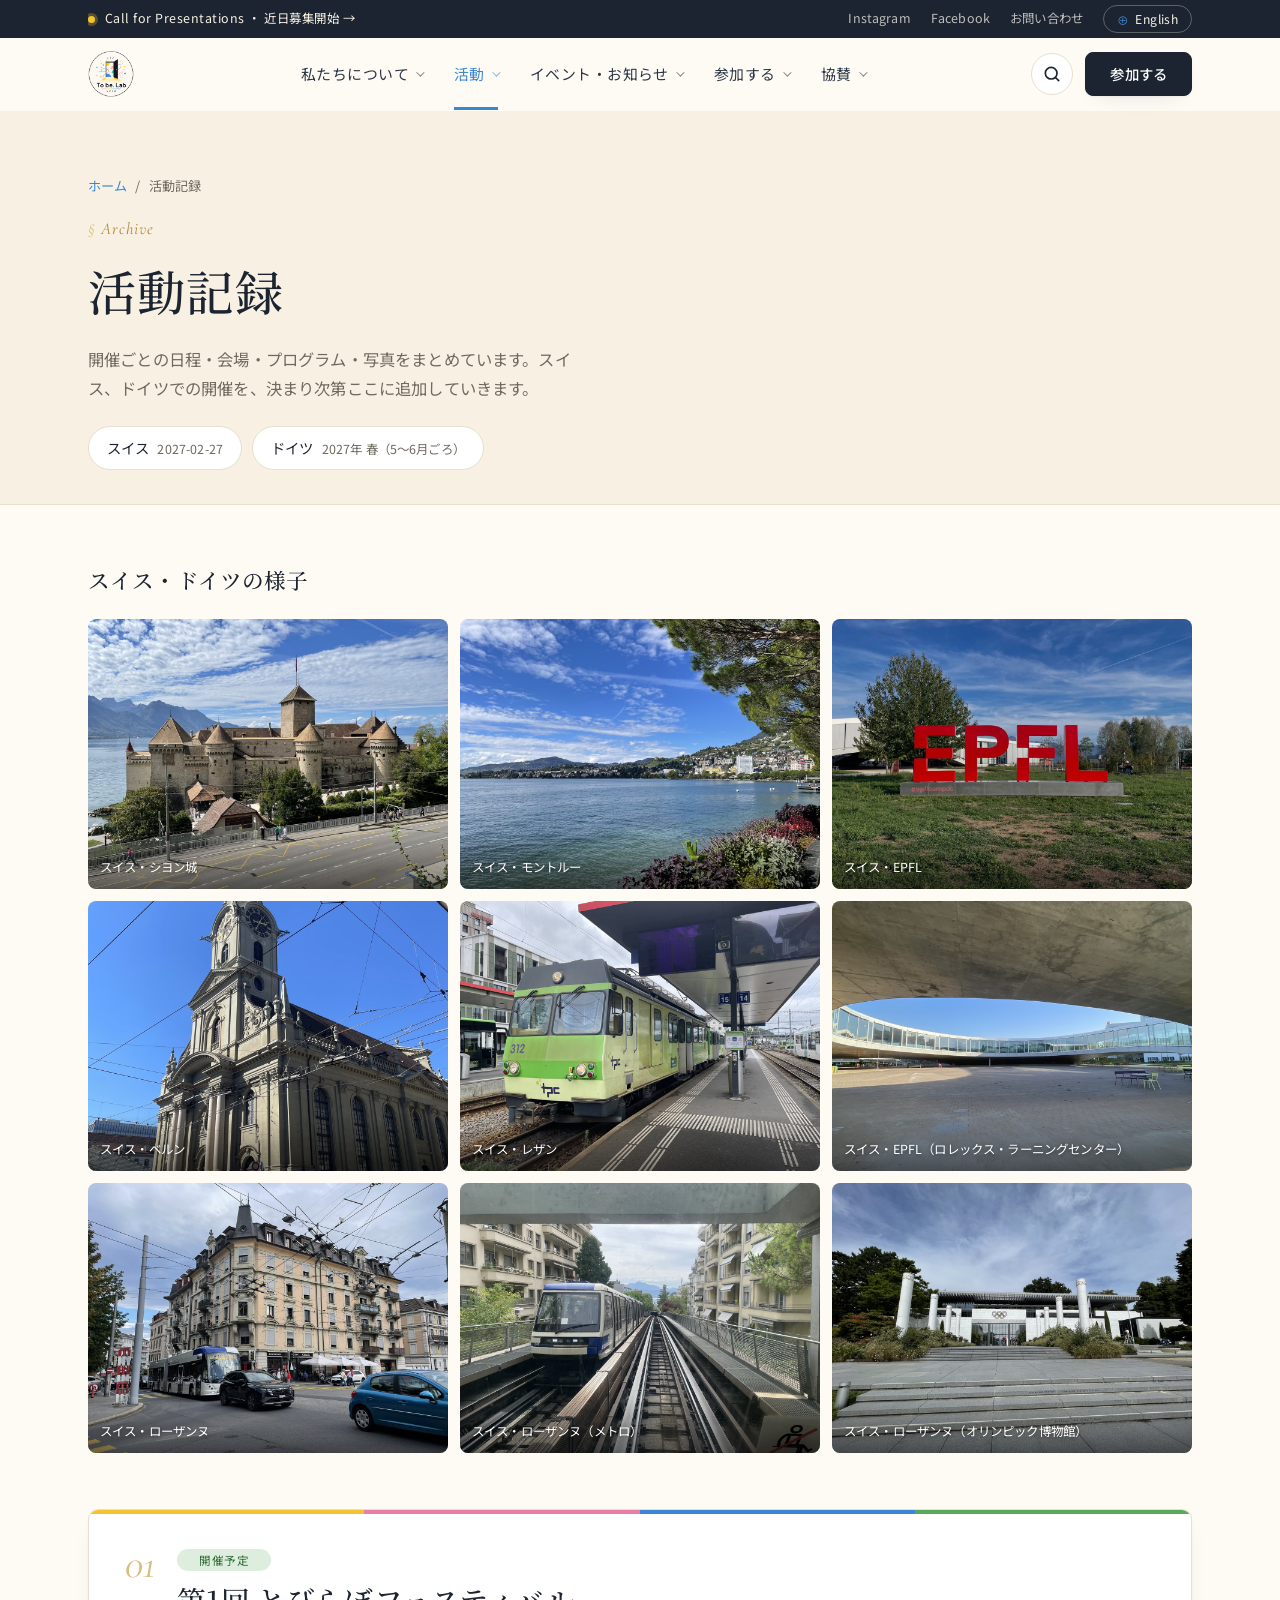
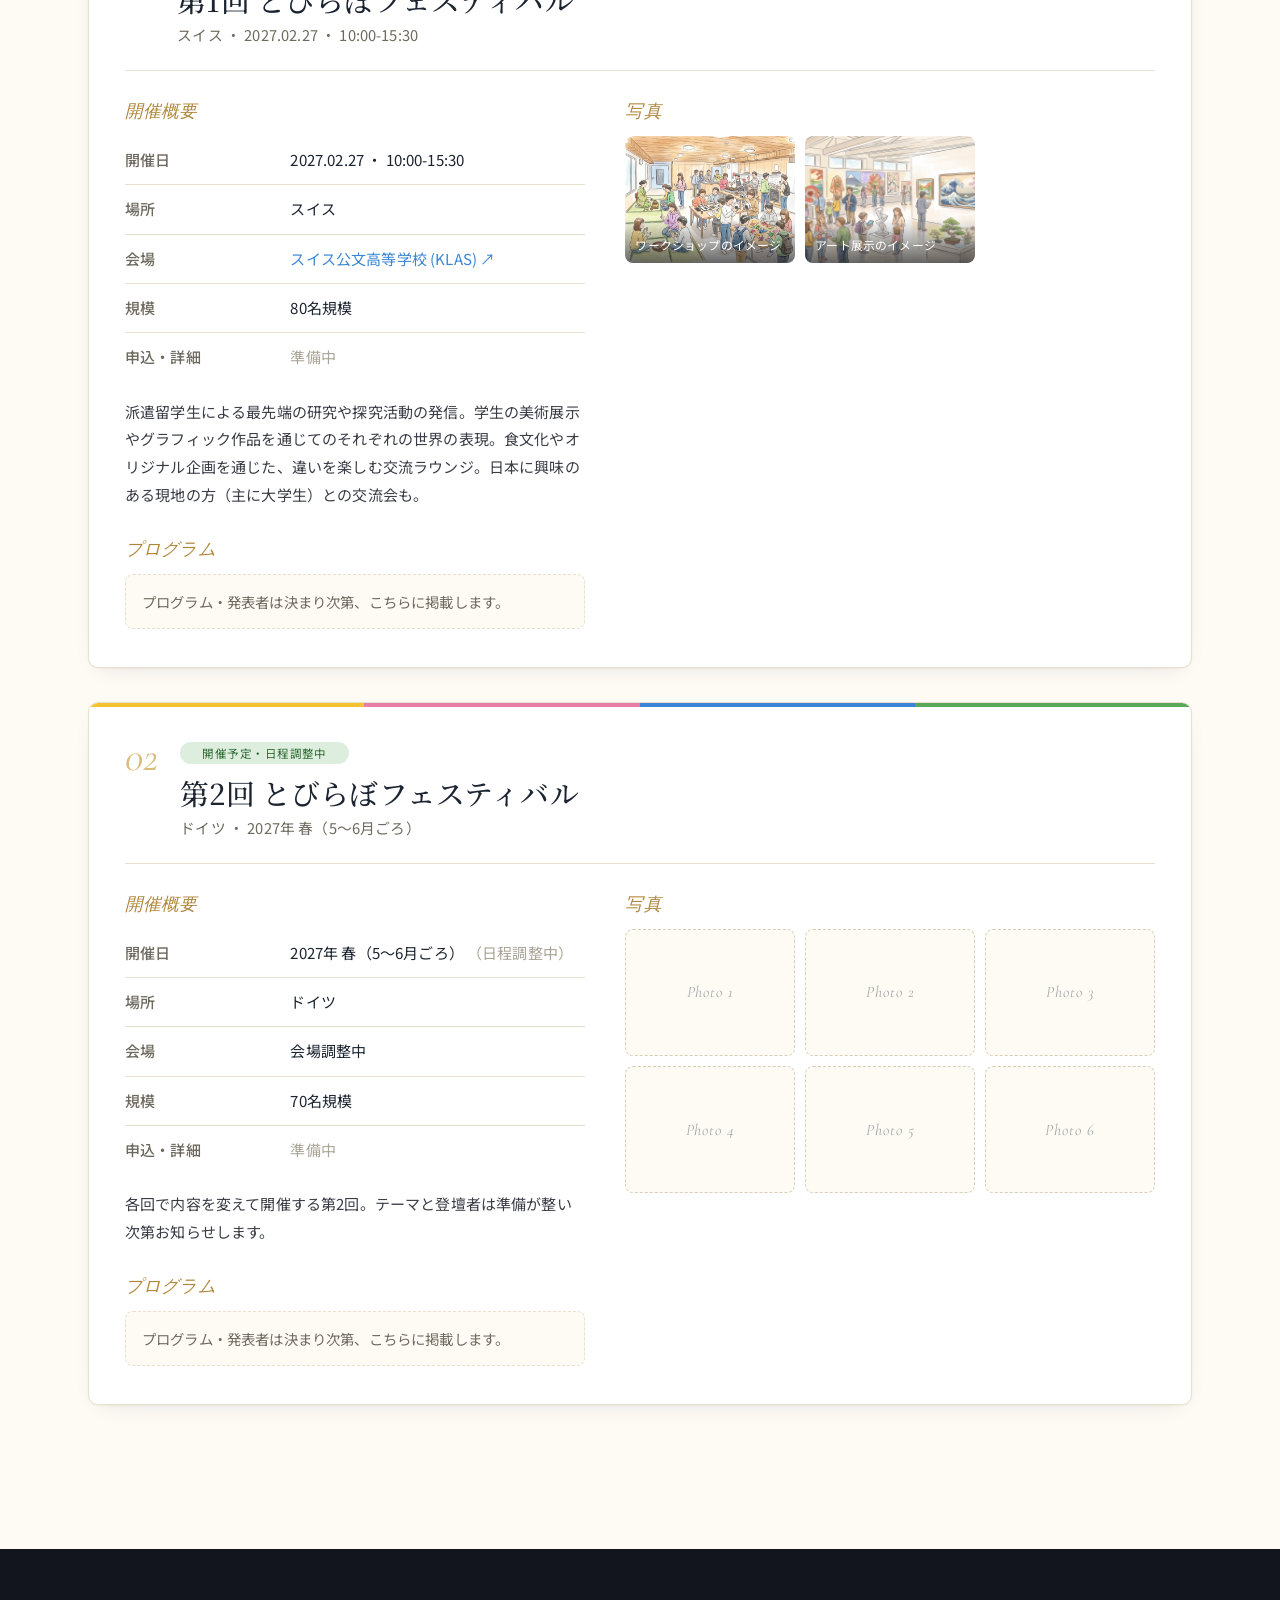
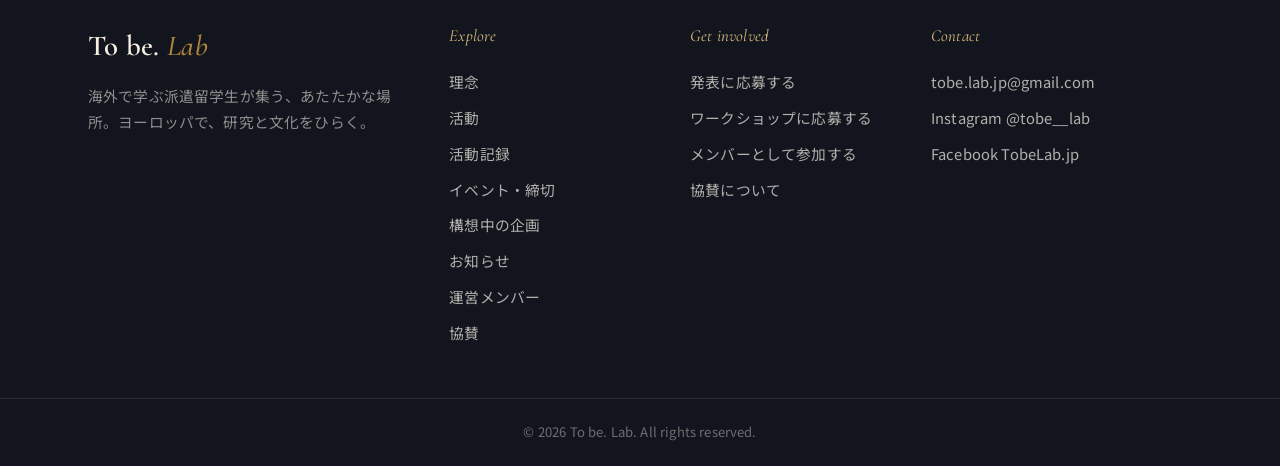
==== commit 1aca6788: "Update activities.html" ====
--- a/activities.html
+++ b/activities.html
@@ -3,8 +3,14 @@
 <head>
 <meta charset="UTF-8">
 <meta name="viewport" content="width=device-width, initial-scale=1.0, viewport-fit=cover">
-<title>活動記録 — To be. Lab</title>
-<meta name="description" content="To be. Lab の開催ごとの日程・会場・プログラム・写真の記録。">
+<title>活動記録・写真 — To be. Lab</title>
+<meta name="description" content="To be. Lab(トビラボ/とびらぼ)の活動記録。スイス・ドイツでの開催ごとの日程・会場・プログラム・写真をまとめています。">
+<link rel="canonical" href="https://tobe-lab-jp.github.io/web/activities.html">
+<meta property="og:type" content="website">
+<meta property="og:site_name" content="To be. Lab">
+<meta property="og:title" content="活動記録・写真 — To be. Lab">
+<meta property="og:description" content="スイス・ドイツでの開催ごとの日程・会場・プログラム・写真の記録。">
+<meta property="og:url" content="https://tobe-lab-jp.github.io/web/activities.html">
 <link rel="icon" href="assets/images/favicon.ico" sizes="any">
 <link rel="icon" type="image/png" sizes="32x32" href="assets/images/favicon-32.png">
 <link rel="icon" type="image/png" sizes="16x16" href="assets/images/favicon-16.png">
